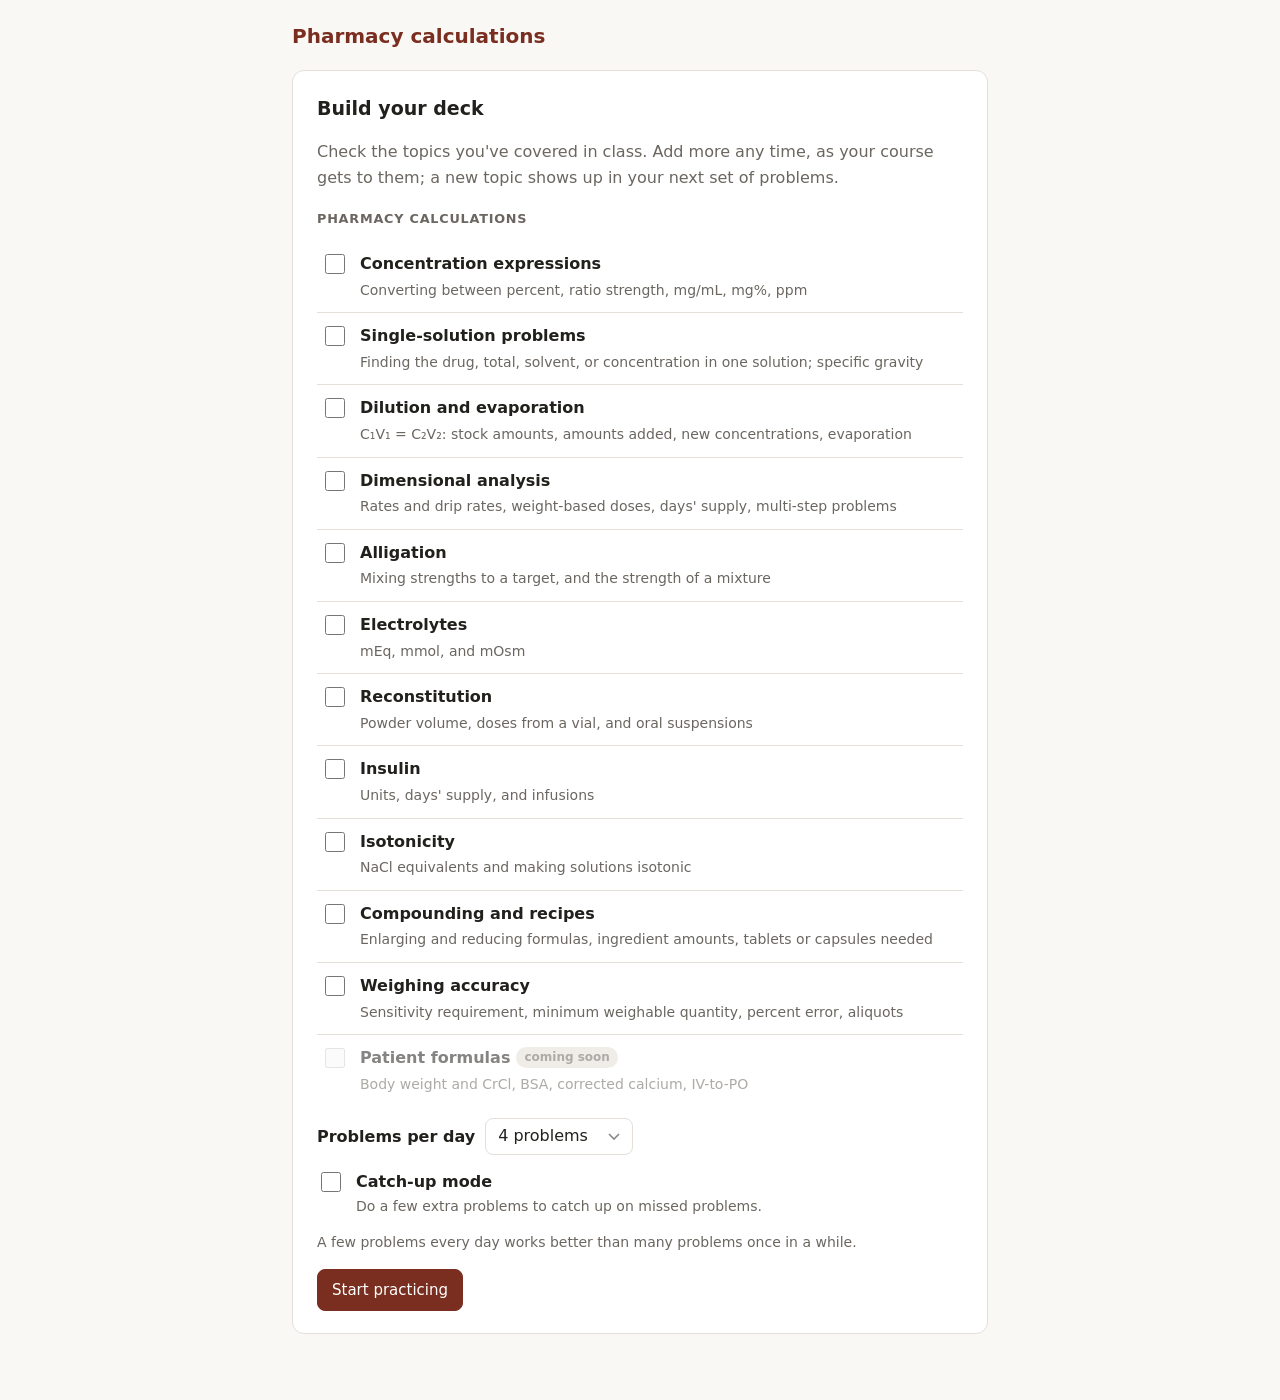
==== index.html @ d0c5755b "Added basic app pages" ====
<!doctype html>
<html lang="en">
<head>
<meta charset="utf-8">
<meta name="viewport" content="width=device-width, initial-scale=1">
<title>Pharmacy Calculations Practice</title>
<link rel="stylesheet" href="vendor/katex/katex.min.css">
<link rel="stylesheet" href="style.css">
<script src="vendor/katex/katex.min.js"></script>
</head>
<body>
<div class="app" id="app"><p class="muted">Loading…</p></div>

<script src="loader.js"></script>
<script src="diagrams.js"></script>
<script src="render.js"></script>
<script src="scheduler.js"></script>
<script src="config.js"></script>
<script src="telemetry.js"></script>
<script src="store.js"></script>
<script src="app.js"></script>
</body>
</html>
---- style.css ----
/* Shared styles for the app (index.html) and the content preview (preview.html). */
:root {
  --bg: #faf8f5; --panel: #ffffff; --ink: #22201d; --muted: #6b6660; --line: #e4dfd8;
  --accent: #7a2e1f; --accent-soft: #f6ebe7; --ok: #2f6b3a; --ok-soft: #e8f2ea;
  --bad: #9a2a2a; --bad-soft: #f8e6e6; --check: #3c5a8a; --check-soft: #e9eef7;
  --liquid: #4a7fb5; --drug-stroke: none;
}
/* Dark palette: follows the system setting, and an explicit data-theme on the root wins both ways. */
@media (prefers-color-scheme: dark) {
  :root:not([data-theme="light"]) {
    --bg: #1b1a18; --panel: #24221f; --ink: #ece8e2; --muted: #a39d95; --line: #3a3733;
    --accent: #e58a72; --accent-soft: #3a2822; --ok: #8fcf9a; --ok-soft: #22312a;
    --bad: #f08c8c; --bad-soft: #3a2324; --check: #9db8e6; --check-soft: #232c3b;
    --liquid: #6fa3d9; --drug-stroke: var(--muted); color-scheme: dark;
  }
}
:root[data-theme="dark"] {
    --bg: #1b1a18; --panel: #24221f; --ink: #ece8e2; --muted: #a39d95; --line: #3a3733;
    --accent: #e58a72; --accent-soft: #3a2822; --ok: #8fcf9a; --ok-soft: #22312a;
    --bad: #f08c8c; --bad-soft: #3a2324; --check: #9db8e6; --check-soft: #232c3b;
    --liquid: #6fa3d9; --drug-stroke: var(--muted); color-scheme: dark;
}
.d-drug { stroke: var(--drug-stroke); stroke-width: 1; }
* { box-sizing: border-box; }
body { margin: 0; background: var(--bg); color: var(--ink);
       font: 16px/1.6 "Source Sans 3", system-ui, -apple-system, "Segoe UI", sans-serif; }
header { padding: 14px 20px; border-bottom: 1px solid var(--line); display: flex; gap: 16px;
         align-items: center; flex-wrap: wrap; }
header h1 { font-size: 18px; margin: 0; color: var(--accent); }
header .count { color: var(--muted); font-size: 14px; }
.layout { display: grid; grid-template-columns: 300px 1fr; min-height: calc(100vh - 56px); }
nav { border-right: 1px solid var(--line); padding: 12px; overflow-y: auto; max-height: calc(100vh - 56px); }
nav h3 { font-size: 13px; text-transform: uppercase; letter-spacing: .04em; color: var(--muted);
         margin: 14px 4px 6px; }
nav button { display: block; width: 100%; text-align: left; border: 0; background: none; color: var(--ink);
             padding: 6px 8px; border-radius: 6px; font: inherit; font-size: 14px; cursor: pointer; }
nav button:hover { background: var(--accent-soft); }
nav button.active { background: var(--accent-soft); color: var(--accent); font-weight: 600; }
nav .vmeta { color: var(--muted); font-size: 12px; }
main { padding: 24px clamp(16px, 4vw, 48px); max-width: 860px; }
.card { background: var(--panel); border: 1px solid var(--line); border-radius: 12px; padding: 22px 24px;
        margin-bottom: 18px; }
.pid { font: 13px ui-monospace, SFMono-Regular, Menlo, monospace; color: var(--muted);
       display: flex; justify-content: space-between; gap: 8px; flex-wrap: wrap; }
.pid a { color: var(--muted); }
.stem { font-size: 18px; margin: 10px 0 18px; }
.answer-row { display: flex; gap: 8px; align-items: center; flex-wrap: wrap; }
input[type=text] { font: inherit; padding: 8px 10px; border: 1px solid var(--line); border-radius: 8px;
                   background: var(--bg); color: var(--ink); width: 160px; }
.unit { color: var(--muted); }
button.btn { font: inherit; font-size: 15px; padding: 8px 14px; border-radius: 8px; cursor: pointer;
             border: 1px solid var(--accent); background: var(--accent); color: #fff; }
button.btn.ghost { background: transparent; color: var(--accent); }
.feedback { margin-top: 12px; padding: 10px 12px; border-radius: 8px; display: none; }
.feedback.ok { display: block; background: var(--ok-soft); color: var(--ok); }
.feedback.bad { display: block; background: var(--bad-soft); color: var(--bad); }
.tools { display: flex; gap: 8px; margin-top: 16px; flex-wrap: wrap; }
#solution { display: none; }
#solution.open { display: block; }
.blk-text { margin: 10px 0; }
.blk-section { margin: 16px 0; }
.blk-section .sec-head { margin: 0 0 4px; font-size: 17px; }
.sec-body { margin-left: 6px; padding-left: 18px; border-left: 2px solid var(--line); }
.sec-body > :first-child { margin-top: 6px; }
.blk-math { margin: 6px 0; overflow-x: auto; }
.blk-callout { margin: 10px 0; padding: 9px 13px; border-radius: 8px; border-left: 4px solid; }
.blk-callout.tag { background: var(--accent-soft); border-color: var(--accent); }
.blk-callout.check { background: var(--check-soft); border-color: var(--check); }
.blk-callout.warn { background: var(--bad-soft); border-color: var(--bad); }
.blk-table { border-collapse: collapse; margin: 10px 0; }
.blk-table th, .blk-table td { border: 1px solid var(--line); padding: 6px 10px; }
.blk-table td.hl { background: var(--accent-soft); font-weight: 600; }
.blk-diagram { margin: 14px 0; overflow-x: auto; }
.diagram { width: 100%; min-width: 460px; max-width: 620px; height: auto; display: block; }
.d-vessel { fill: none; stroke: var(--ink); stroke-width: 1.5; }
.d-liquid { fill: var(--liquid); opacity: .22; }
.d-drug { fill: #1d1b19; }
.d-drug-label { fill: #f4f1ec; font-size: 11px; }
.d-note { fill: var(--muted); font-size: 11px; font-style: italic; }
.d-label { fill: var(--muted); font-size: 14px; }
.d-conc { fill: var(--ink); font-size: 16px; font-weight: 600; }
.d-total { fill: var(--ink); font-size: 15px; }
.d-op { fill: var(--muted); font-size: 30px; }
.unknown { fill: var(--accent); font-weight: 700; }
details { margin-top: 10px; }
summary { cursor: pointer; color: var(--muted); }
pre { font-size: 13px; background: var(--bg); padding: 10px; border-radius: 8px; overflow-x: auto; }
@media (max-width: 760px) {
  .layout { grid-template-columns: 1fr; }
  nav { max-height: 240px; border-right: 0; border-bottom: 1px solid var(--line); }
}

/* ---------- App ---------- */
.app { max-width: 760px; margin: 0 auto; padding: 20px clamp(16px, 4vw, 32px) 48px; }
.app-head { display: flex; justify-content: space-between; align-items: center; gap: 12px; margin-bottom: 18px; }
.app-head h1 { font-size: 20px; margin: 0; color: var(--accent); }
.linkbtn { background: none; border: 0; color: var(--accent); font: inherit; font-size: 15px; cursor: pointer; padding: 4px 2px; }
.linkbtn:hover { text-decoration: underline; }
h2 { font-size: 19px; margin: 0 0 6px; }
.muted { color: var(--muted); }
.small { font-size: 14px; }
.notice { background: var(--check-soft); border-left: 4px solid var(--check); padding: 10px 14px; border-radius: 0 8px 8px 0; margin: 12px 0; }
.topic-list { list-style: none; padding: 0; margin: 12px 0; }
.topic-list li { display: flex; gap: 12px; align-items: flex-start; padding: 10px 4px; border-bottom: 1px solid var(--line); }
.topic-list li:last-child { border-bottom: 0; }
.topic-list input[type=checkbox] { width: 20px; height: 20px; margin-top: 3px; accent-color: var(--accent); flex: none; }
.topic-list label { flex: 1; cursor: pointer; }
.topic-list .tname { font-weight: 600; }
.topic-list .soon { opacity: .55; }
.badge { display: inline-block; font-size: 12px; padding: 1px 8px; border-radius: 999px; margin-left: 6px;
         background: var(--accent-soft); color: var(--accent); font-weight: 600; vertical-align: 2px; }
.badge.gray { background: var(--line); color: var(--muted); }
.badge.ok { background: var(--ok-soft); color: var(--ok); }
.row { display: flex; gap: 10px; align-items: center; flex-wrap: wrap; }
select { font: inherit; padding: 7px 34px 7px 12px; border-radius: 8px; border: 1px solid var(--line); color: var(--ink);
  -webkit-appearance: none; appearance: none; line-height: 1.3;
  background: var(--panel) url("data:image/svg+xml,%3Csvg xmlns='http://www.w3.org/2000/svg' width='12' height='8' viewBox='0 0 12 8'%3E%3Cpath d='M1 1l5 5 5-5' fill='none' stroke='%23888' stroke-width='1.6'/%3E%3C/svg%3E") no-repeat right 12px center; }
.today-count { font-size: 34px; font-weight: 700; color: var(--accent); line-height: 1.1; }
.progress { height: 8px; border-radius: 99px; background: var(--line); overflow: hidden; margin: 10px 0 16px; }
.progress > div { height: 100%; background: var(--accent); border-radius: 99px; transition: width .3s; }
.status-table { width: 100%; border-collapse: collapse; font-size: 15px; }
.status-table td { padding: 7px 4px; border-bottom: 1px solid var(--line); }
.status-table td:last-child { text-align: right; }
.rating { margin-top: 14px; }
.rating p { margin: 0 0 8px; font-weight: 600; }
.rating .row button { flex: 1; min-width: 120px; }
.rating .hint { display: block; font-size: 12px; font-weight: 400; opacity: .85; }
button.btn:disabled { opacity: .45; cursor: default; }
.problem-meta { display: flex; justify-content: space-between; gap: 8px; flex-wrap: wrap;
                font-size: 13px; color: var(--muted); margin-bottom: 4px; }
.problem-meta .pid { font-family: ui-monospace, SFMono-Regular, Menlo, monospace; }
.problem-meta a { color: var(--muted); }
.viewed-note { font-size: 14px; color: var(--muted); margin-top: 8px; }
.danger { color: var(--bad); }
input[type=file] { font: inherit; font-size: 14px; }
h3.collection { margin: 18px 0 0; font-size: .8rem; text-transform: uppercase; letter-spacing: .06em; color: var(--muted, #666); }
#catchUp { width: 20px; height: 20px; accent-color: var(--accent); flex: none; }
label[for=catchUp] .muted { display: block; font-weight: 400; }
.check-row { display: flex; gap: 12px; align-items: flex-start; margin: 14px 0 6px; }
.check-row label { cursor: pointer; }
.d-side { fill: var(--ink); font-size: 14px; }
.d-xline { stroke: var(--muted); stroke-width: 1.5; }
.d-xbox { fill: var(--bg, #fff); stroke: var(--line); }
.d-parts { fill: var(--accent); font-size: 15px; font-weight: 700; }
.d-srband { fill: var(--accent); opacity: .35; }
.d-errband { fill: none; stroke: var(--accent); stroke-width: 1.5; stroke-dasharray: 4 3; }
details.quiet > summary { cursor: pointer; color: var(--muted); font-size: .95rem; }
details.quiet[open] > summary { margin-bottom: 8px; }
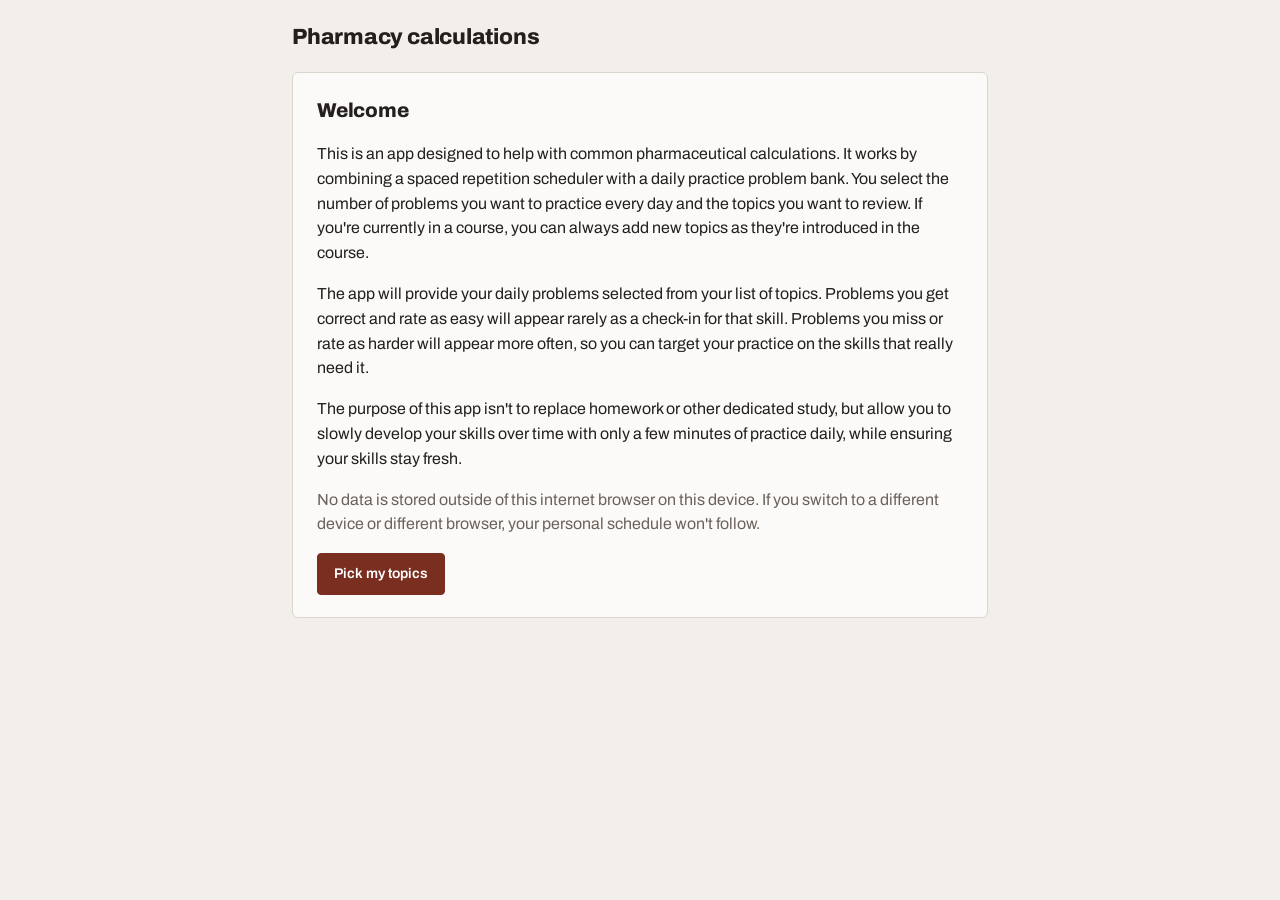
==== commit 7c685998: "Shared design layer v1 with the pharmacy brick-red palette; Archivo and IBM Plex Mono fonts; problem" ====
--- a/index.html
+++ b/index.html
@@ -4,6 +4,8 @@
 <meta charset="utf-8">
 <meta name="viewport" content="width=device-width, initial-scale=1">
 <title>Pharmacy Calculations Practice</title>
+<link rel="preconnect" href="https://fonts.googleapis.com">
+<link rel="stylesheet" href="https://fonts.googleapis.com/css2?family=Archivo:wght@400;600;800&family=IBM+Plex+Mono:wght@400;500&display=swap">
 <link rel="stylesheet" href="vendor/katex/katex.min.css">
 <link rel="stylesheet" href="style.css">
 <script src="vendor/katex/katex.min.js"></script>
--- a/style.css
+++ b/style.css
@@ -1,24 +1,25 @@
 /* Shared styles for the app (index.html) and the content preview (preview.html). */
+/* ===== Palette (per project). Pharmacy: brick red on warm neutrals. Everything below the palette is shared design. ===== */
 :root {
-  --bg: #faf8f5; --panel: #ffffff; --ink: #22201d; --muted: #6b6660; --line: #e4dfd8;
-  --accent: #7a2e1f; --accent-soft: #f6ebe7; --ok: #2f6b3a; --ok-soft: #e8f2ea;
-  --bad: #9a2a2a; --bad-soft: #f8e6e6; --check: #3c5a8a; --check-soft: #e9eef7;
-  --liquid: #4a7fb5; --drug-stroke: none;
+  --bg: #f2efeb; --panel: #fbfaf8; --ink: #241f1c; --muted: #6b625b; --line: #ddd6ce;
+  --accent: #7a2e1f; --accent-soft: #f2e5e0; --ok: #2f6b3a; --ok-soft: #e6f0e8;
+  --bad: #9a2a2a; --bad-soft: #f6e4e2; --check: #3c5a8a; --check-soft: #e7ecf5;
+  --liquid: #4a7fb5; --drug-stroke: none; --on-accent: #ffffff;
 }
 /* Dark palette: follows the system setting, and an explicit data-theme on the root wins both ways. */
 @media (prefers-color-scheme: dark) {
   :root:not([data-theme="light"]) {
-    --bg: #1b1a18; --panel: #24221f; --ink: #ece8e2; --muted: #a39d95; --line: #3a3733;
+    --bg: #1b1816; --panel: #252120; --ink: #ece6e1; --muted: #a39a92; --line: #3b3532;
     --accent: #e58a72; --accent-soft: #3a2822; --ok: #8fcf9a; --ok-soft: #22312a;
     --bad: #f08c8c; --bad-soft: #3a2324; --check: #9db8e6; --check-soft: #232c3b;
-    --liquid: #6fa3d9; --drug-stroke: var(--muted); color-scheme: dark;
+    --liquid: #6fa3d9; --drug-stroke: var(--muted); --on-accent: #2a120c; color-scheme: dark;
   }
 }
 :root[data-theme="dark"] {
-    --bg: #1b1a18; --panel: #24221f; --ink: #ece8e2; --muted: #a39d95; --line: #3a3733;
+    --bg: #1b1816; --panel: #252120; --ink: #ece6e1; --muted: #a39a92; --line: #3b3532;
     --accent: #e58a72; --accent-soft: #3a2822; --ok: #8fcf9a; --ok-soft: #22312a;
     --bad: #f08c8c; --bad-soft: #3a2324; --check: #9db8e6; --check-soft: #232c3b;
-    --liquid: #6fa3d9; --drug-stroke: var(--muted); color-scheme: dark;
+    --liquid: #6fa3d9; --drug-stroke: var(--muted); --on-accent: #2a120c; color-scheme: dark;
 }
 .d-drug { stroke: var(--drug-stroke); stroke-width: 1; }
 * { box-sizing: border-box; }
@@ -146,3 +147,59 @@
 .d-errband { fill: none; stroke: var(--accent); stroke-width: 1.5; stroke-dasharray: 4 3; }
 details.quiet > summary { cursor: pointer; color: var(--muted); font-size: .95rem; }
 details.quiet[open] > summary { margin-bottom: 8px; }
+
+/* Problem ID under the worked solution: only while the solution is open. */
+.sol-id { display: none; margin: -6px 4px 0; }
+#solution.open + .sol-id { display: block; }
+
+/* ================================================================================
+   Design layer v1. Shared by every project (pharmacy, nursing, ...): copy this block
+   unchanged. Only the palette at the top of this file differs between projects.
+   Fonts: Archivo (text) and IBM Plex Mono (IDs), linked in each page's <head>; without
+   internet the page falls back to Arial / the system monospace font.
+   =================================================================================== */
+:root { --f-body: "Archivo", "Helvetica Neue", Arial, sans-serif;
+        --f-mono: "IBM Plex Mono", ui-monospace, SFMono-Regular, Menlo, monospace;
+        --radius: 6px; --radius-sm: 4px; }
+body { font: 16px/1.55 var(--f-body); }
+
+/* Headings: heavy, tight, in ink; small labels: uppercase, letter-spaced, muted */
+h1, h2, .app-head h1, header h1 { font-family: var(--f-body); font-weight: 800; letter-spacing: -.01em; color: var(--ink); }
+.app-head h1 { font-size: 22px; }
+header h1 { font-size: 19px; }
+h2 { font-size: 20px; }
+nav h3, h3.collection, .order-card b, .problem-meta { font-weight: 600; font-size: 12px; letter-spacing: .08em;
+  text-transform: uppercase; color: var(--muted); }
+.pid, .problem-meta .pid, pre { font-family: var(--f-mono); letter-spacing: 0; text-transform: none; }
+
+/* Surfaces: one border, a small radius, no shadow */
+.card { border-radius: var(--radius); }
+.feedback, .notice, .blk-callout, pre { border-radius: var(--radius-sm); }
+.notice { border-left-width: 3px; }
+.blk-callout { border-left-width: 3px; }
+
+/* Controls */
+button.btn { border-radius: var(--radius-sm); font-weight: 600; font-size: 14px; padding: 9px 16px; color: var(--on-accent, #fff); }
+button.btn.ghost { border-color: var(--line); background: transparent; color: var(--accent); }
+button.btn.ghost:hover:not(:disabled) { border-color: var(--accent); }
+button.btn:focus-visible, .linkbtn:focus-visible, nav button:focus-visible, select:focus-visible {
+  outline: 2px solid var(--accent); outline-offset: 2px; }
+input[type=text], select { border-radius: var(--radius-sm); background-color: var(--panel); }
+input[type=text]:focus { outline: 2px solid var(--accent); outline-offset: 0; border-color: var(--accent); }
+.linkbtn { font-weight: 600; font-size: 14px; }
+nav button { border-radius: var(--radius-sm); }
+.badge { border-radius: var(--radius-sm); font-size: 11px; letter-spacing: .04em; text-transform: uppercase; }
+.today-count { font-weight: 800; font-variant-numeric: tabular-nums; }
+.progress { height: 6px; }
+.status-table td, .blk-table td { font-variant-numeric: tabular-nums; }
+
+/* Worked solutions: steps separated by rules; each step's name as a small uppercase accent label */
+.blk-section { margin: 0; padding: 12px 0; }
+.blk-section + .blk-section { border-top: 1px solid var(--line); }
+.blk-section .sec-head { font-size: 15px; }
+.blk-section .sec-head strong:first-child { font-size: 12px; letter-spacing: .08em; text-transform: uppercase;
+  color: var(--accent); margin-right: 2px; }
+.sec-body { margin-left: 0; padding-left: 0; border-left: 0; }
+#solution > .blk-text:last-child { margin-top: 14px; }
+#solution > .blk-text:last-child strong { display: inline-block; background: var(--accent-soft); color: var(--ink);
+  padding: 5px 12px; border-radius: var(--radius-sm); }
